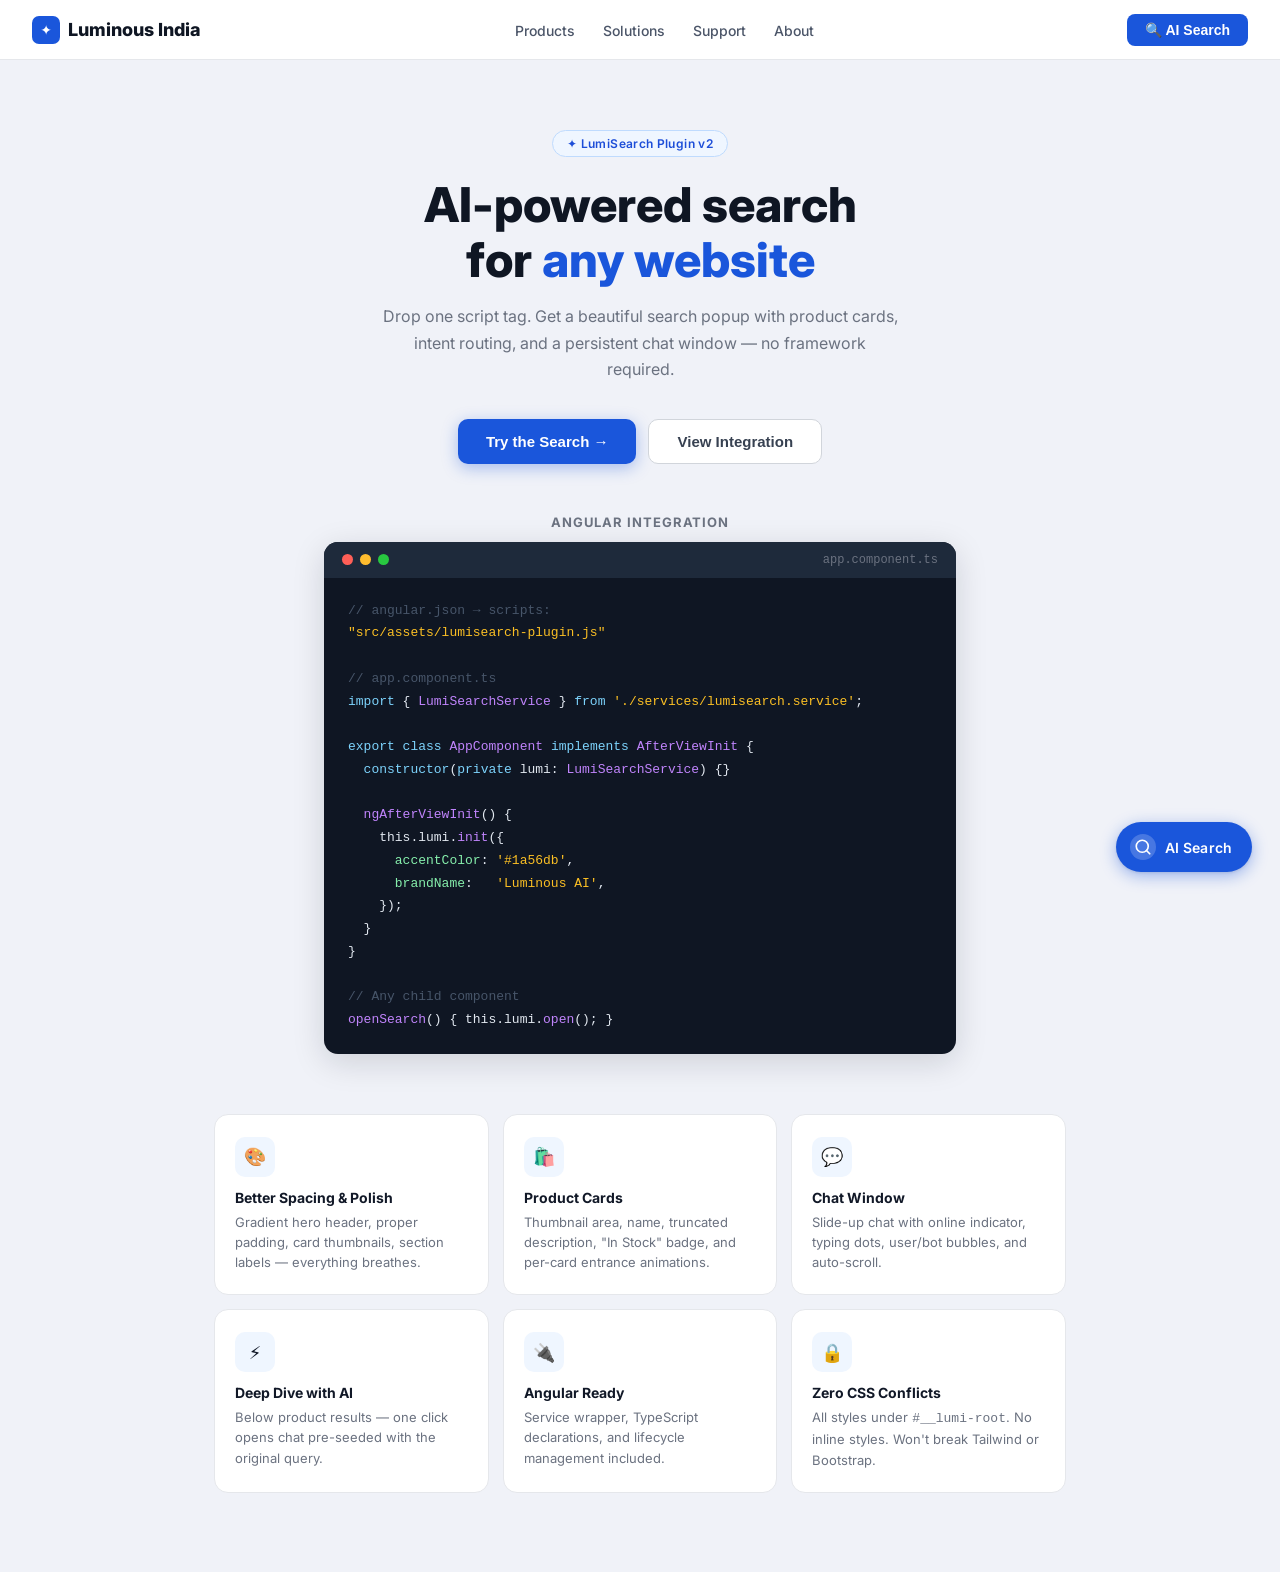
==== index.html @ aa632edb "UI Changed according to new data" ====
<!DOCTYPE html>
<html lang="en">

<head>
  <meta charset="UTF-8" />
  <meta name="viewport" content="width=device-width, initial-scale=1.0" />
  <title>LumiSearch Plugin — Demo</title>
  <link rel="preconnect" href="https://fonts.googleapis.com">
  <link href="https://fonts.googleapis.com/css2?family=Inter:wght@400;500;600;700;800&display=swap" rel="stylesheet">
  <style>
    *,
    *::before,
    *::after {
      box-sizing: border-box;
      margin: 0;
      padding: 0;
    }

    body {
      font-family: 'Inter', system-ui, sans-serif;
      background: #f0f2f8;
      color: #111827;
      min-height: 100vh;
    }

    /* Demo host page — simulates a real website */
    .site-nav {
      background: #fff;
      border-bottom: 1px solid #e5e7eb;
      padding: 0 32px;
      height: 60px;
      display: flex;
      align-items: center;
      justify-content: space-between;
      position: sticky;
      top: 0;
      z-index: 100;
    }

    .site-nav-logo {
      font-size: 18px;
      font-weight: 800;
      color: #0f1623;
      display: flex;
      align-items: center;
      gap: 8px;
    }

    .site-nav-logo span {
      width: 28px;
      height: 28px;
      background: #1a56db;
      border-radius: 7px;
      display: flex;
      align-items: center;
      justify-content: center;
      color: #fff;
      font-size: 14px;
    }

    .site-nav-links {
      display: flex;
      gap: 28px;
      list-style: none;
    }

    .site-nav-links a {
      text-decoration: none;
      font-size: 14px;
      font-weight: 500;
      color: #4b5568;
      transition: color 0.15s;
    }

    .site-nav-links a:hover {
      color: #1a56db;
    }

    .site-nav-btn {
      padding: 8px 18px;
      background: #1a56db;
      color: #fff;
      border: none;
      border-radius: 8px;
      font-size: 14px;
      font-weight: 600;
      cursor: pointer;
      transition: filter 0.15s;
    }

    .site-nav-btn:hover {
      filter: brightness(1.1);
    }

    .hero-section {
      max-width: 900px;
      margin: 70px auto 50px;
      padding: 0 24px;
      text-align: center;
    }

    .hero-tag {
      display: inline-flex;
      align-items: center;
      gap: 6px;
      background: #eff6ff;
      border: 1px solid #bfdbfe;
      color: #1d4ed8;
      border-radius: 99px;
      font-size: 12px;
      font-weight: 600;
      padding: 5px 14px;
      margin-bottom: 20px;
      letter-spacing: 0.03em;
    }

    .hero-title {
      font-size: clamp(2rem, 5vw, 3rem);
      font-weight: 800;
      line-height: 1.15;
      color: #0f1623;
      margin-bottom: 16px;
    }

    .hero-title em {
      font-style: normal;
      color: #1a56db;
    }

    .hero-sub {
      font-size: 16px;
      color: #6b7280;
      line-height: 1.65;
      max-width: 520px;
      margin: 0 auto 36px;
    }

    .hero-btns {
      display: flex;
      gap: 12px;
      justify-content: center;
      flex-wrap: wrap;
    }

    .btn-main {
      padding: 13px 28px;
      background: #1a56db;
      color: #fff;
      border: none;
      border-radius: 10px;
      font-size: 15px;
      font-weight: 700;
      cursor: pointer;
      box-shadow: 0 4px 16px rgba(26, 86, 219, 0.35);
      transition: transform 0.18s, box-shadow 0.18s;
    }

    .btn-main:hover {
      transform: translateY(-2px);
      box-shadow: 0 8px 24px rgba(26, 86, 219, 0.4);
    }

    .btn-ghost {
      padding: 13px 28px;
      background: #fff;
      color: #374151;
      border: 1.5px solid #d1d5db;
      border-radius: 10px;
      font-size: 15px;
      font-weight: 600;
      cursor: pointer;
      transition: border-color 0.15s;
    }

    .btn-ghost:hover {
      border-color: #1a56db;
      color: #1a56db;
    }

    /* Code snippet */
    .code-section {
      max-width: 680px;
      margin: 0 auto 60px;
      padding: 0 24px;
    }

    .code-title {
      font-size: 13px;
      font-weight: 700;
      color: #6b7280;
      text-transform: uppercase;
      letter-spacing: 0.07em;
      margin-bottom: 12px;
      text-align: center;
    }

    .code-wrap {
      background: #0f1623;
      border-radius: 14px;
      overflow: hidden;
      box-shadow: 0 8px 32px rgba(15, 22, 35, 0.15);
    }

    .code-bar {
      background: #1e2a3b;
      padding: 11px 18px;
      display: flex;
      align-items: center;
      gap: 7px;
    }

    .code-dot {
      width: 11px;
      height: 11px;
      border-radius: 50%;
    }

    .code-bar span {
      font-size: 12px;
      color: #6b7280;
      margin-left: auto;
      font-family: monospace;
    }

    pre {
      padding: 22px 24px;
      font-size: 13px;
      font-family: 'Fira Code', 'Consolas', monospace;
      line-height: 1.75;
      color: #e2e8f0;
      overflow-x: auto;
    }

    .c-tag {
      color: #7dd3fc;
    }

    .c-attr {
      color: #86efac;
    }

    .c-val {
      color: #fcd34d;
    }

    .c-fn {
      color: #c084fc;
    }

    .c-str {
      color: #fbbf24;
    }

    .c-dim {
      color: #475569;
    }

    /* Feature cards */
    .features {
      max-width: 900px;
      margin: 0 auto 80px;
      padding: 0 24px;
      display: grid;
      grid-template-columns: repeat(auto-fill, minmax(220px, 1fr));
      gap: 14px;
    }

    .feat {
      background: #fff;
      border: 1px solid #e5e7eb;
      border-radius: 14px;
      padding: 22px 20px;
    }

    .feat-icon {
      width: 40px;
      height: 40px;
      background: #eff6ff;
      border-radius: 10px;
      display: flex;
      align-items: center;
      justify-content: center;
      font-size: 18px;
      margin-bottom: 12px;
    }

    .feat h3 {
      font-size: 14px;
      font-weight: 700;
      margin-bottom: 6px;
    }

    .feat p {
      font-size: 13px;
      color: #6b7280;
      line-height: 1.55;
    }
  </style>
</head>

<body>

  <nav class="site-nav">
    <div class="site-nav-logo">
      <span>✦</span> Luminous India
    </div>
    <ul class="site-nav-links">
      <li><a href="#">Products</a></li>
      <li><a href="#">Solutions</a></li>
      <li><a href="#">Support</a></li>
      <li><a href="#">About</a></li>
    </ul>
    <button class="site-nav-btn" onclick="LumiSearch.open()">🔍 AI Search</button>
  </nav>

  <section class="hero-section">
    <div class="hero-tag">✦ LumiSearch Plugin v2</div>
    <h1 class="hero-title">
      AI-powered search<br>for <em>any website</em>
    </h1>
    <p class="hero-sub">
      Drop one script tag. Get a beautiful search popup with product cards,
      intent routing, and a persistent chat window — no framework required.
    </p>
    <div class="hero-btns">
      <button class="btn-main" onclick="LumiSearch.open()">Try the Search →</button>
      <button class="btn-ghost" onclick="window.scrollTo({top:400,behavior:'smooth'})">View Integration</button>
    </div>
  </section>

  <section class="code-section">
    <p class="code-title">Angular Integration</p>
    <div class="code-wrap">
      <div class="code-bar">
        <div class="code-dot" style="background:#ff5f57"></div>
        <div class="code-dot" style="background:#febc2e"></div>
        <div class="code-dot" style="background:#28c840"></div>
        <span>app.component.ts</span>
      </div>
      <pre><span class="c-dim">// angular.json → scripts:</span>
<span class="c-str">"src/assets/lumisearch-plugin.js"</span>

<span class="c-dim">// app.component.ts</span>
<span class="c-tag">import</span> { <span class="c-fn">LumiSearchService</span> } <span class="c-tag">from</span> <span class="c-str">'./services/lumisearch.service'</span>;

<span class="c-tag">export class</span> <span class="c-fn">AppComponent</span> <span class="c-tag">implements</span> <span class="c-fn">AfterViewInit</span> {
  <span class="c-tag">constructor</span>(<span class="c-tag">private</span> lumi: <span class="c-fn">LumiSearchService</span>) {}

  <span class="c-fn">ngAfterViewInit</span>() {
    this.lumi.<span class="c-fn">init</span>({
      <span class="c-attr">accentColor</span>: <span class="c-str">'#1a56db'</span>,
      <span class="c-attr">brandName</span>:   <span class="c-str">'Luminous AI'</span>,
    });
  }
}

<span class="c-dim">// Any child component</span>
<span class="c-fn">openSearch</span>() { this.lumi.<span class="c-fn">open</span>(); }</pre>
    </div>
  </section>

  <section class="features">
    <div class="feat">
      <div class="feat-icon">🎨</div>
      <h3>Better Spacing & Polish</h3>
      <p>Gradient hero header, proper padding, card thumbnails, section labels — everything breathes.</p>
    </div>
    <div class="feat">
      <div class="feat-icon">🛍️</div>
      <h3>Product Cards</h3>
      <p>Thumbnail area, name, truncated description, "In Stock" badge, and per-card entrance animations.</p>
    </div>
    <div class="feat">
      <div class="feat-icon">💬</div>
      <h3>Chat Window</h3>
      <p>Slide-up chat with online indicator, typing dots, user/bot bubbles, and auto-scroll.</p>
    </div>
    <div class="feat">
      <div class="feat-icon">⚡</div>
      <h3>Deep Dive with AI</h3>
      <p>Below product results — one click opens chat pre-seeded with the original query.</p>
    </div>
    <div class="feat">
      <div class="feat-icon">🔌</div>
      <h3>Angular Ready</h3>
      <p>Service wrapper, TypeScript declarations, and lifecycle management included.</p>
    </div>
    <div class="feat">
      <div class="feat-icon">🔒</div>
      <h3>Zero CSS Conflicts</h3>
      <p>All styles under <code>#__lumi-root</code>. No inline styles. Won't break Tailwind or Bootstrap.</p>
    </div>
  </section>

  <!-- ═══ PLUGIN — This is literally all you need on a real site ═══ -->
  <script src="lumisearch-plugin-v2-final.js"></script>
  <script>
    LumiSearch.init({
      apiUrl: "https://designing-sequel-stingray.ngrok-free.dev/query",
      accentColor: "#1a56db",
      brandName: "Luminous AI",
      triggerLabel: "AI Search",
      logoText: "✦",
    });
  </script>

</body>

</html>
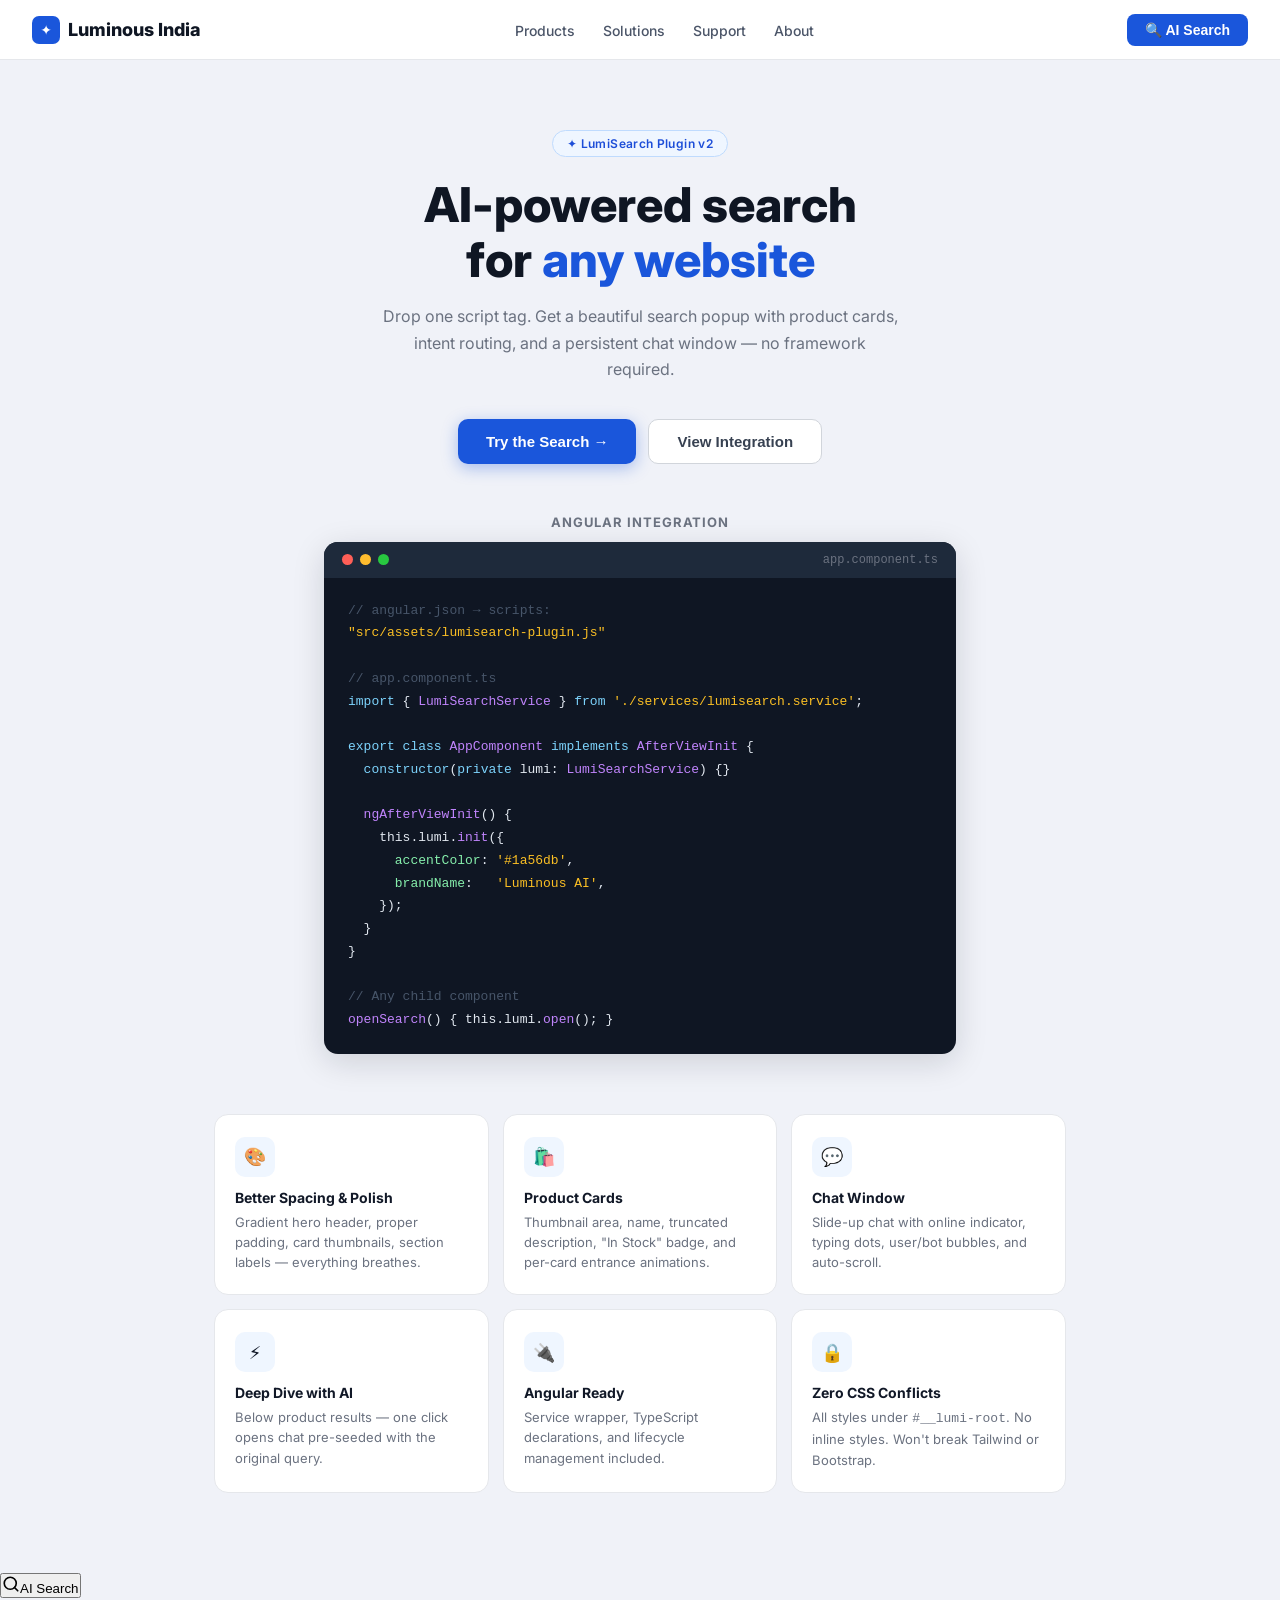
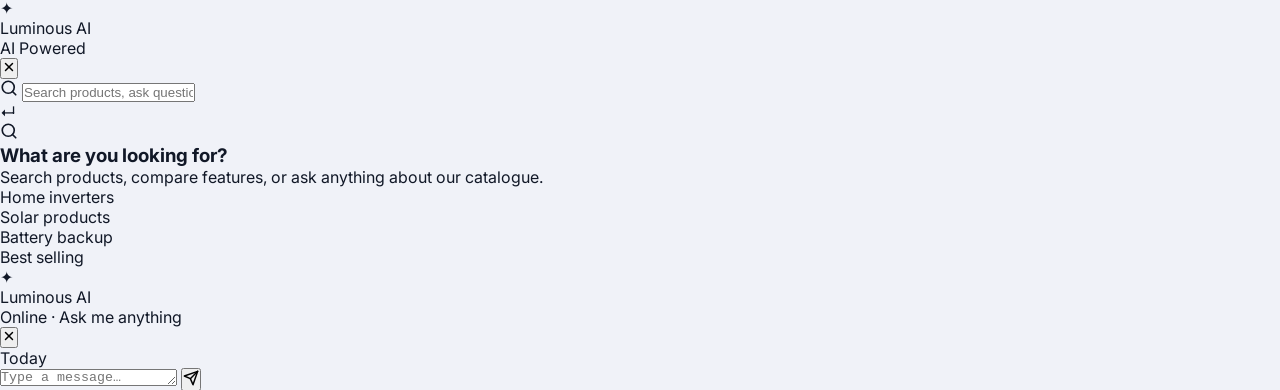
==== commit 2839afc4: "Latest_JS File added" ====
--- a/index.html
+++ b/index.html
@@ -393,7 +393,7 @@
   </section>
 
   <!-- ═══ PLUGIN — This is literally all you need on a real site ═══ -->
-  <script src="lumisearch-plugin-v2-final.js"></script>
+  <script src="lumisearch-plugin-v3-final.js"></script>
   <script>
     LumiSearch.init({
       apiUrl: "https://designing-sequel-stingray.ngrok-free.dev/query",
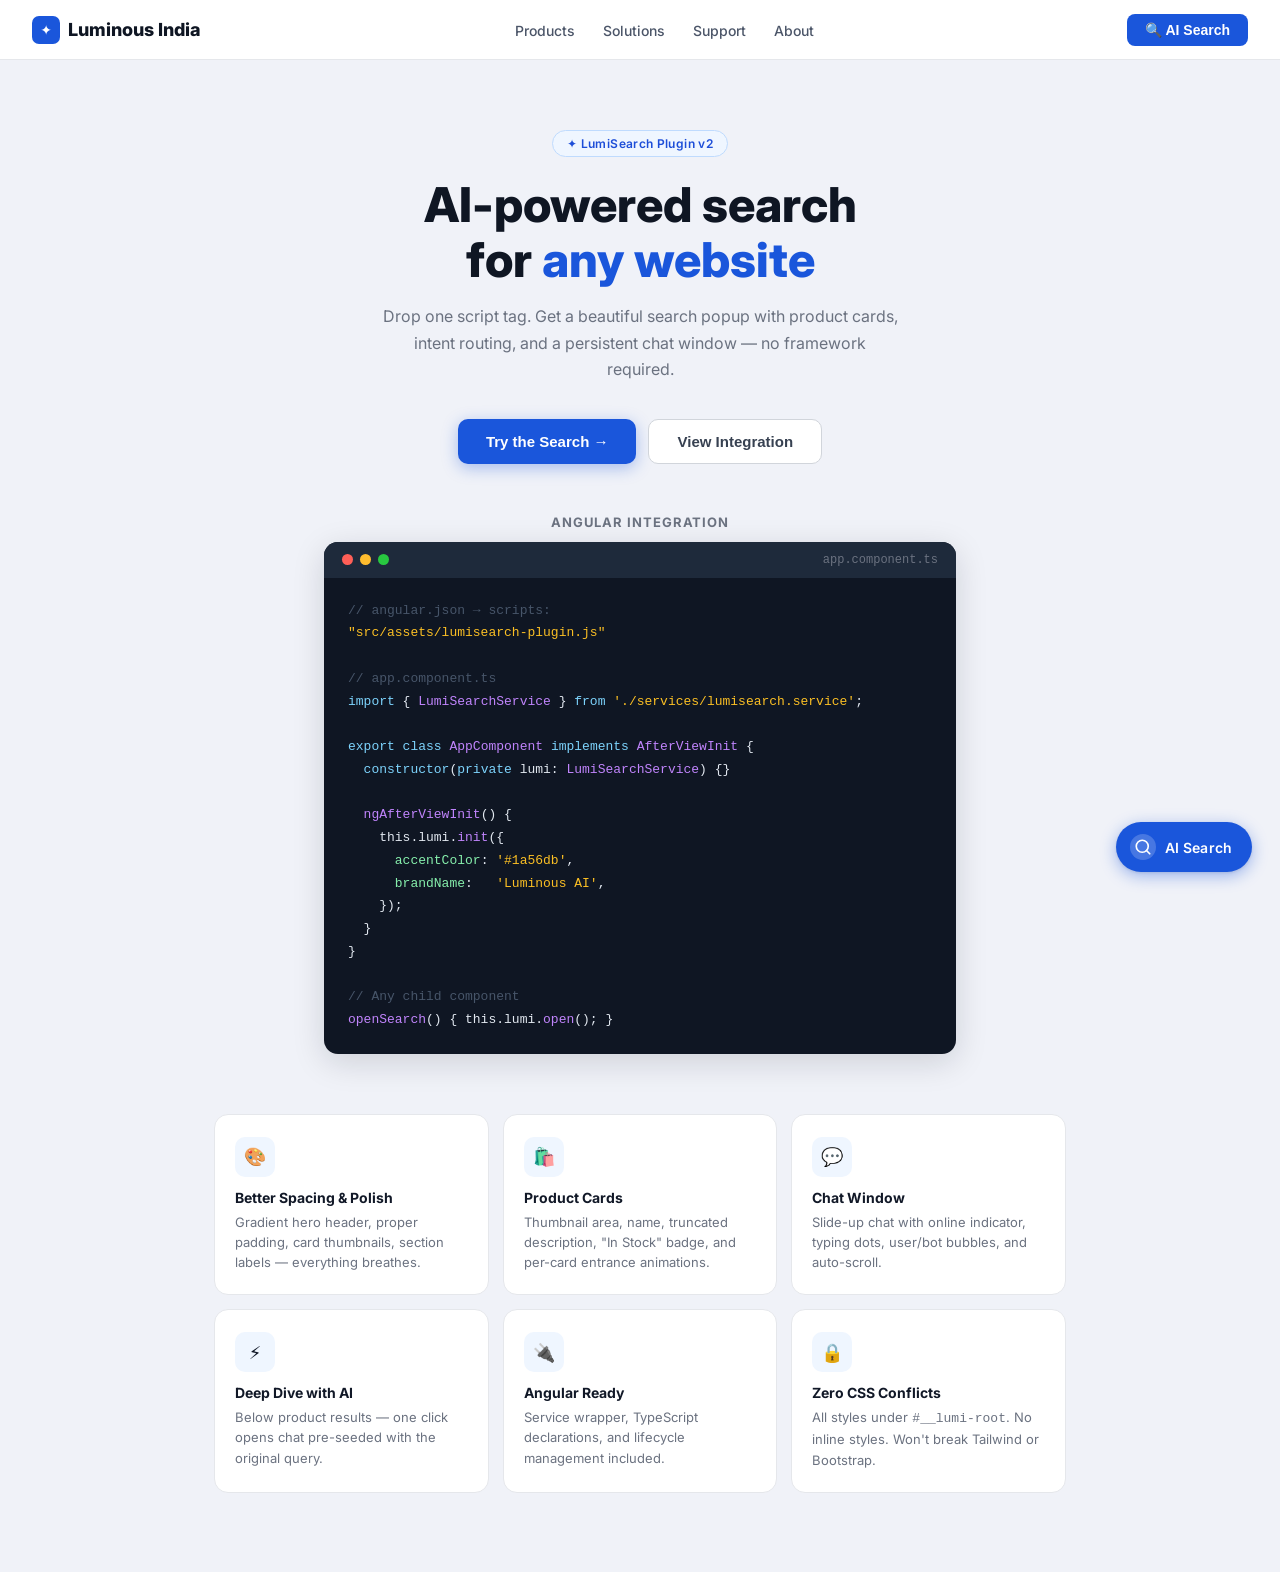
==== commit 589f66da: "resolve chat redirect state issues and improve debounce handling" ====
--- a/index.html
+++ b/index.html
@@ -396,6 +396,7 @@
   <script src="lumisearch-plugin-v3-final.js"></script>
   <script>
     LumiSearch.init({
+      cssUrl: "assets/lumi-search.css",
       apiUrl: "https://designing-sequel-stingray.ngrok-free.dev/query",
       accentColor: "#1a56db",
       brandName: "Luminous AI",
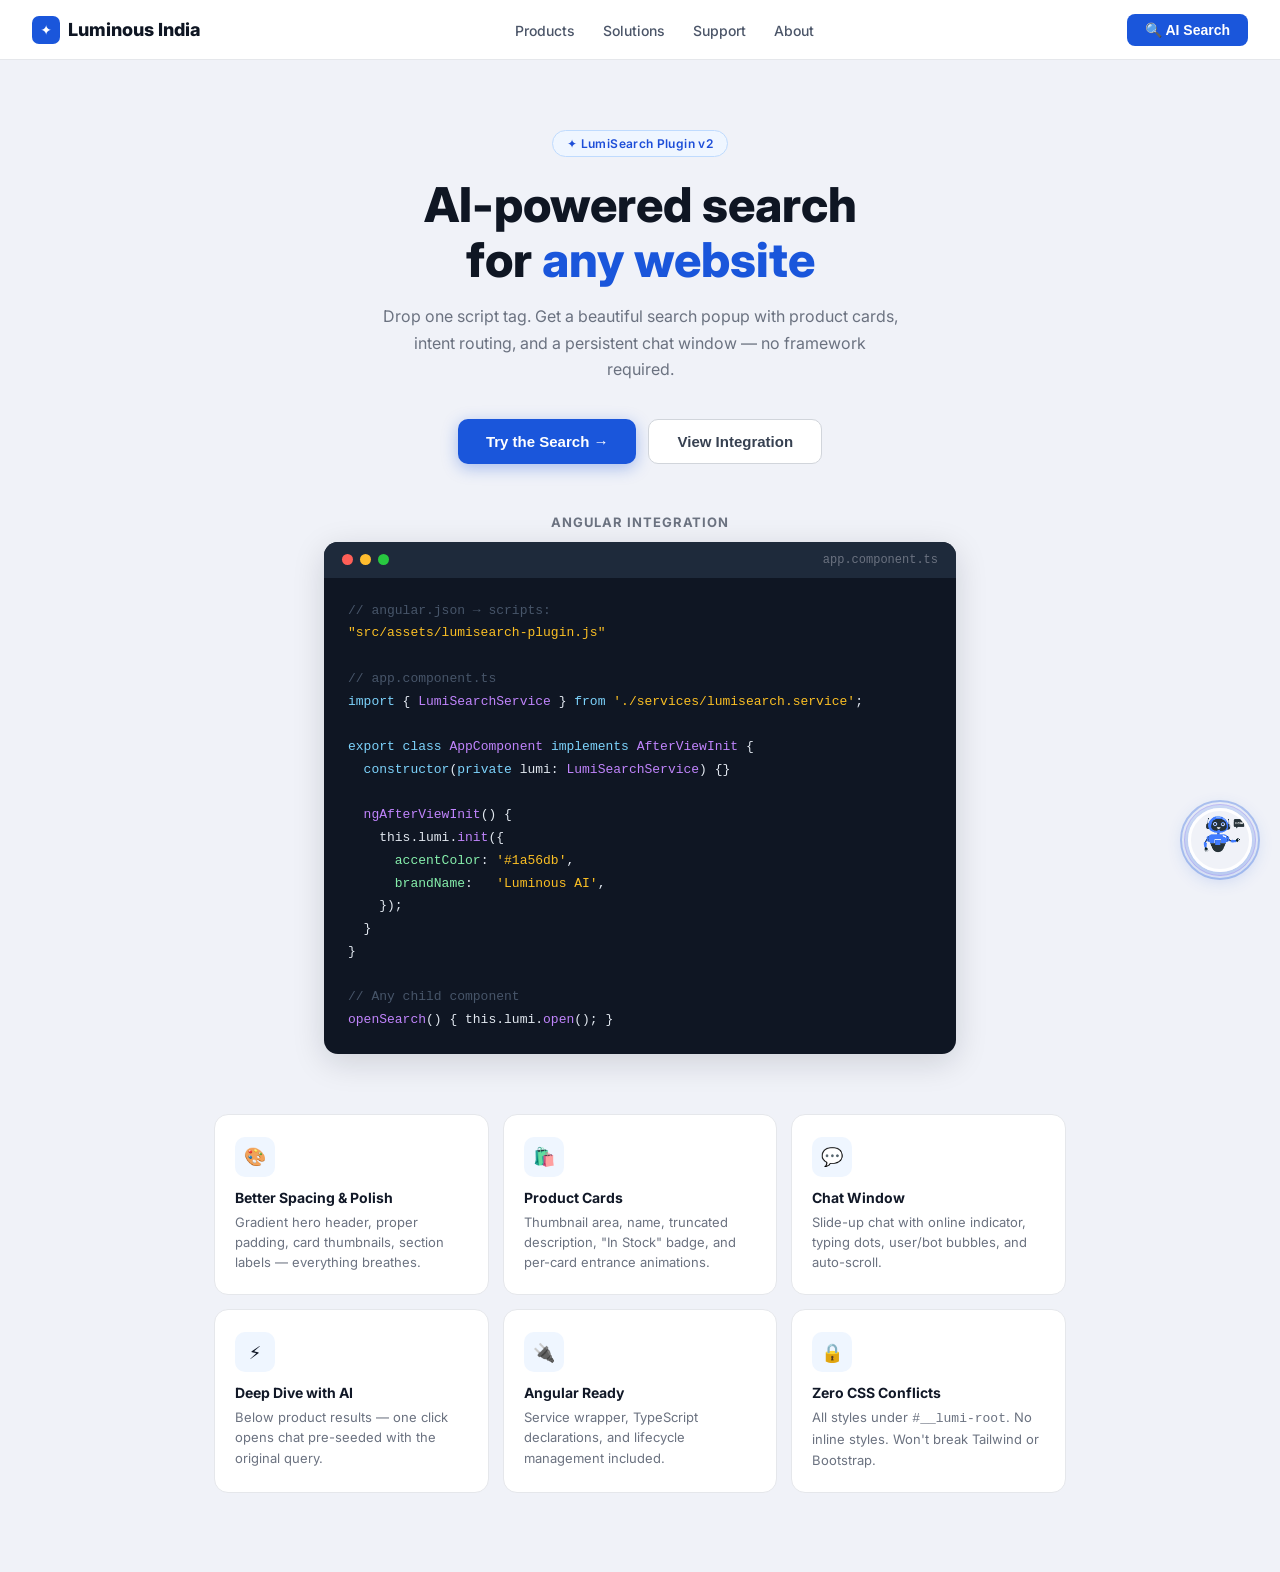
==== commit c0bfb8a7: "Animated The Button" ====
--- a/index.html
+++ b/index.html
@@ -401,6 +401,7 @@
       accentColor: "#1a56db",
       brandName: "Luminous AI",
       triggerLabel: "AI Search",
+      
       logoText: "✦",
     });
   </script>
